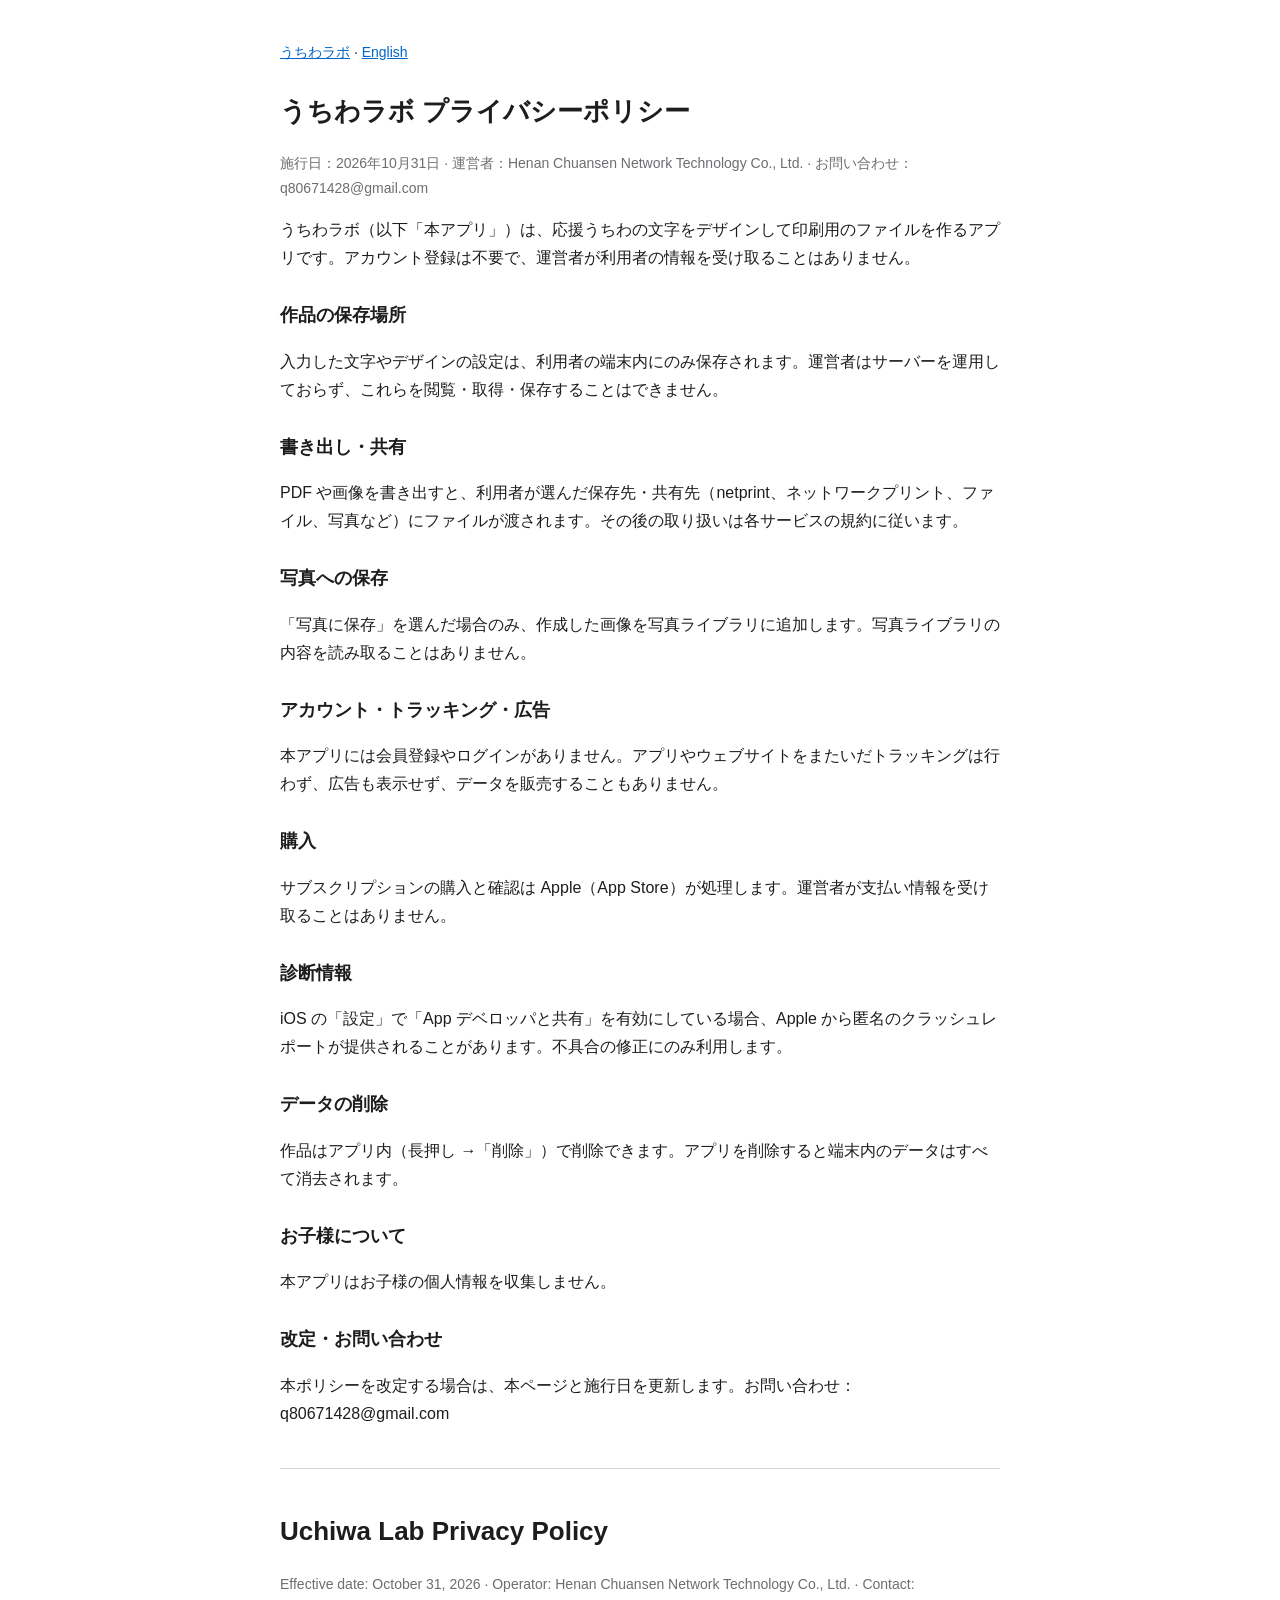
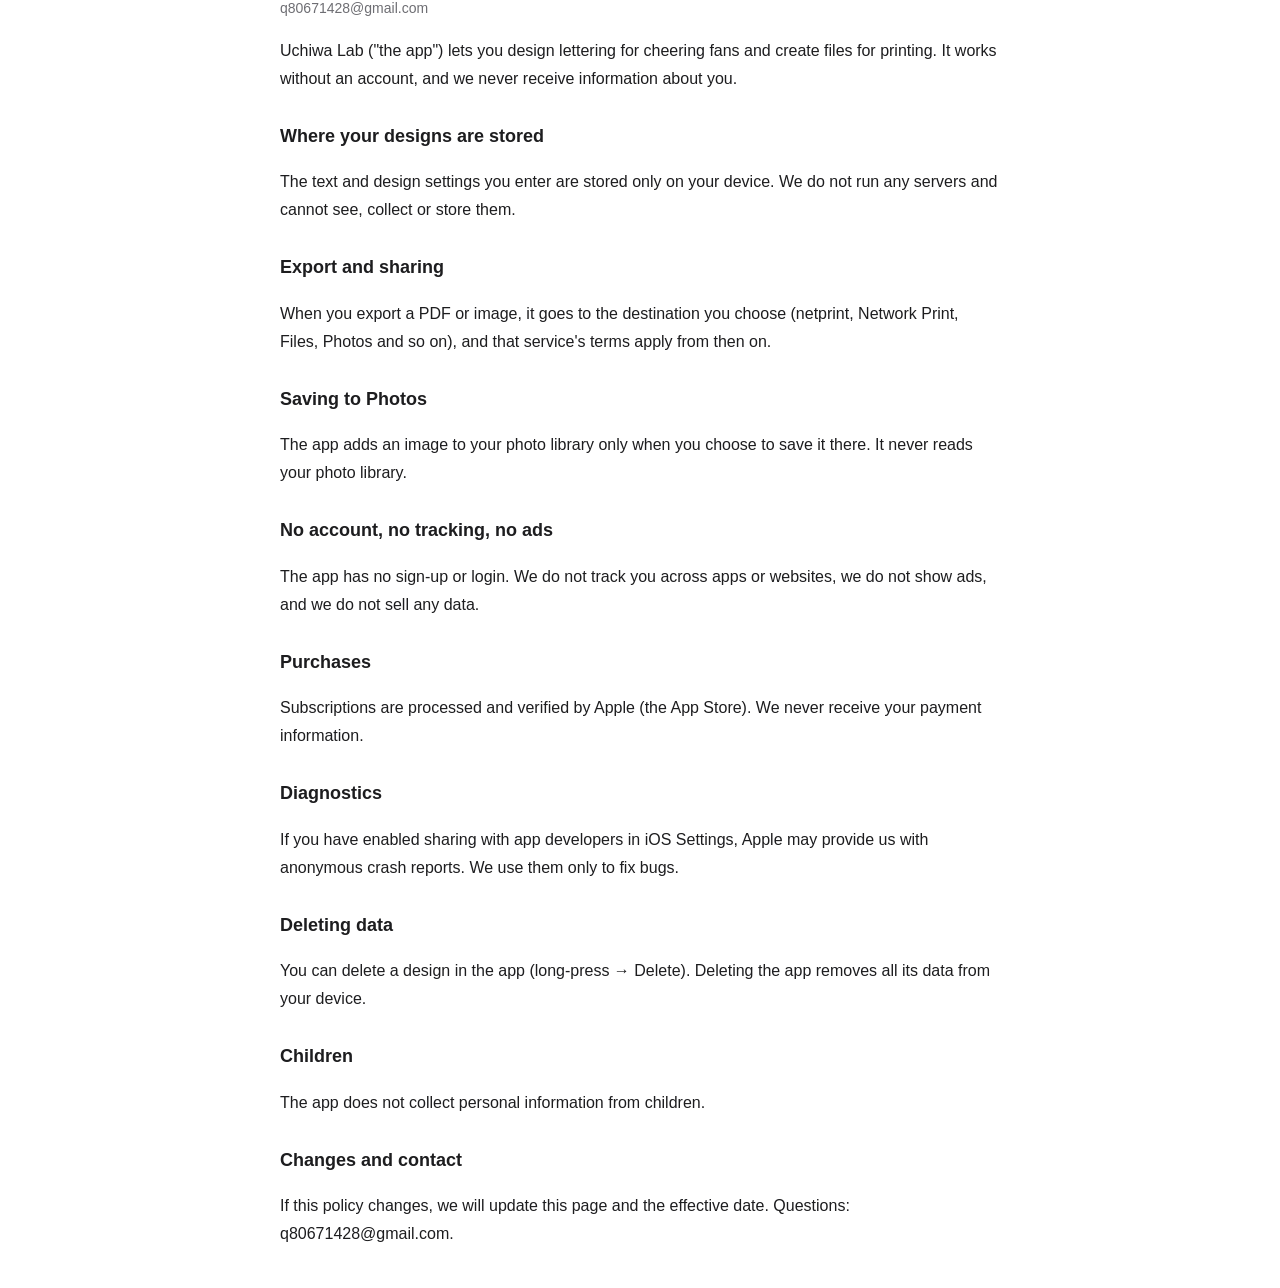
==== privacy.html @ 9ed20821 "Add うちわラボ privacy policy, terms of use and support page Co-Authored-By: Claude Opus 5.5 <noreply@ant" ====
<!doctype html>
<html lang="ja">
<head>
<meta charset="utf-8">
<meta name="viewport" content="width=device-width, initial-scale=1">
<title>うちわラボ プライバシーポリシー / Privacy Policy</title>
<link rel="stylesheet" href="style.css">
</head>
<body>
<nav><a href="index.html">うちわラボ</a> · <a href="#en">English</a></nav>

<h1>うちわラボ プライバシーポリシー</h1>
<p class="muted">施行日：2026年10月31日 · 運営者：Henan Chuansen Network Technology Co., Ltd. · お問い合わせ：q80671428@gmail.com</p>

<p>うちわラボ（以下「本アプリ」）は、応援うちわの文字をデザインして印刷用のファイルを作るアプリです。アカウント登録は不要で、運営者が利用者の情報を受け取ることはありません。</p>

<h2>作品の保存場所</h2>
<p>入力した文字やデザインの設定は、利用者の端末内にのみ保存されます。運営者はサーバーを運用しておらず、これらを閲覧・取得・保存することはできません。</p>

<h2>書き出し・共有</h2>
<p>PDF や画像を書き出すと、利用者が選んだ保存先・共有先（netprint、ネットワークプリント、ファイル、写真など）にファイルが渡されます。その後の取り扱いは各サービスの規約に従います。</p>

<h2>写真への保存</h2>
<p>「写真に保存」を選んだ場合のみ、作成した画像を写真ライブラリに追加します。写真ライブラリの内容を読み取ることはありません。</p>

<h2>アカウント・トラッキング・広告</h2>
<p>本アプリには会員登録やログインがありません。アプリやウェブサイトをまたいだトラッキングは行わず、広告も表示せず、データを販売することもありません。</p>

<h2>購入</h2>
<p>サブスクリプションの購入と確認は Apple（App Store）が処理します。運営者が支払い情報を受け取ることはありません。</p>

<h2>診断情報</h2>
<p>iOS の「設定」で「App デベロッパと共有」を有効にしている場合、Apple から匿名のクラッシュレポートが提供されることがあります。不具合の修正にのみ利用します。</p>

<h2>データの削除</h2>
<p>作品はアプリ内（長押し →「削除」）で削除できます。アプリを削除すると端末内のデータはすべて消去されます。</p>

<h2>お子様について</h2>
<p>本アプリはお子様の個人情報を収集しません。</p>

<h2>改定・お問い合わせ</h2>
<p>本ポリシーを改定する場合は、本ページと施行日を更新します。お問い合わせ：q80671428@gmail.com</p>

<hr id="en">

<h1>Uchiwa Lab Privacy Policy</h1>
<p class="muted">Effective date: October 31, 2026 · Operator: Henan Chuansen Network Technology Co., Ltd. · Contact: q80671428@gmail.com</p>

<p>Uchiwa Lab ("the app") lets you design lettering for cheering fans and create files for printing. It works without an account, and we never receive information about you.</p>

<h2>Where your designs are stored</h2>
<p>The text and design settings you enter are stored only on your device. We do not run any servers and cannot see, collect or store them.</p>

<h2>Export and sharing</h2>
<p>When you export a PDF or image, it goes to the destination you choose (netprint, Network Print, Files, Photos and so on), and that service's terms apply from then on.</p>

<h2>Saving to Photos</h2>
<p>The app adds an image to your photo library only when you choose to save it there. It never reads your photo library.</p>

<h2>No account, no tracking, no ads</h2>
<p>The app has no sign-up or login. We do not track you across apps or websites, we do not show ads, and we do not sell any data.</p>

<h2>Purchases</h2>
<p>Subscriptions are processed and verified by Apple (the App Store). We never receive your payment information.</p>

<h2>Diagnostics</h2>
<p>If you have enabled sharing with app developers in iOS Settings, Apple may provide us with anonymous crash reports. We use them only to fix bugs.</p>

<h2>Deleting data</h2>
<p>You can delete a design in the app (long-press → Delete). Deleting the app removes all its data from your device.</p>

<h2>Children</h2>
<p>The app does not collect personal information from children.</p>

<h2>Changes and contact</h2>
<p>If this policy changes, we will update this page and the effective date. Questions: q80671428@gmail.com.</p>
</body>
</html>
---- style.css ----
:root { --fg: #1d1d1f; --muted: #6e6e73; --line: #d2d2d7; --bg: #fff; --link: #0066cc; }
@media (prefers-color-scheme: dark) { :root { --fg: #f5f5f7; --muted: #a1a1a6; --line: #424245; --bg: #000; --link: #4da3ff; } }
body { font-family: -apple-system, BlinkMacSystemFont, "Hiragino Sans", "Helvetica Neue", sans-serif; max-width: 720px; margin: 40px auto; padding: 0 20px; line-height: 1.75; color: var(--fg); background: var(--bg); }
h1 { font-size: 26px; } h2 { font-size: 18px; margin-top: 28px; } .muted { color: var(--muted); font-size: 14px; }
a { color: var(--link); } hr { border: none; border-top: 1px solid var(--line); margin: 40px 0; }
nav { font-size: 14px; margin-bottom: 24px; }
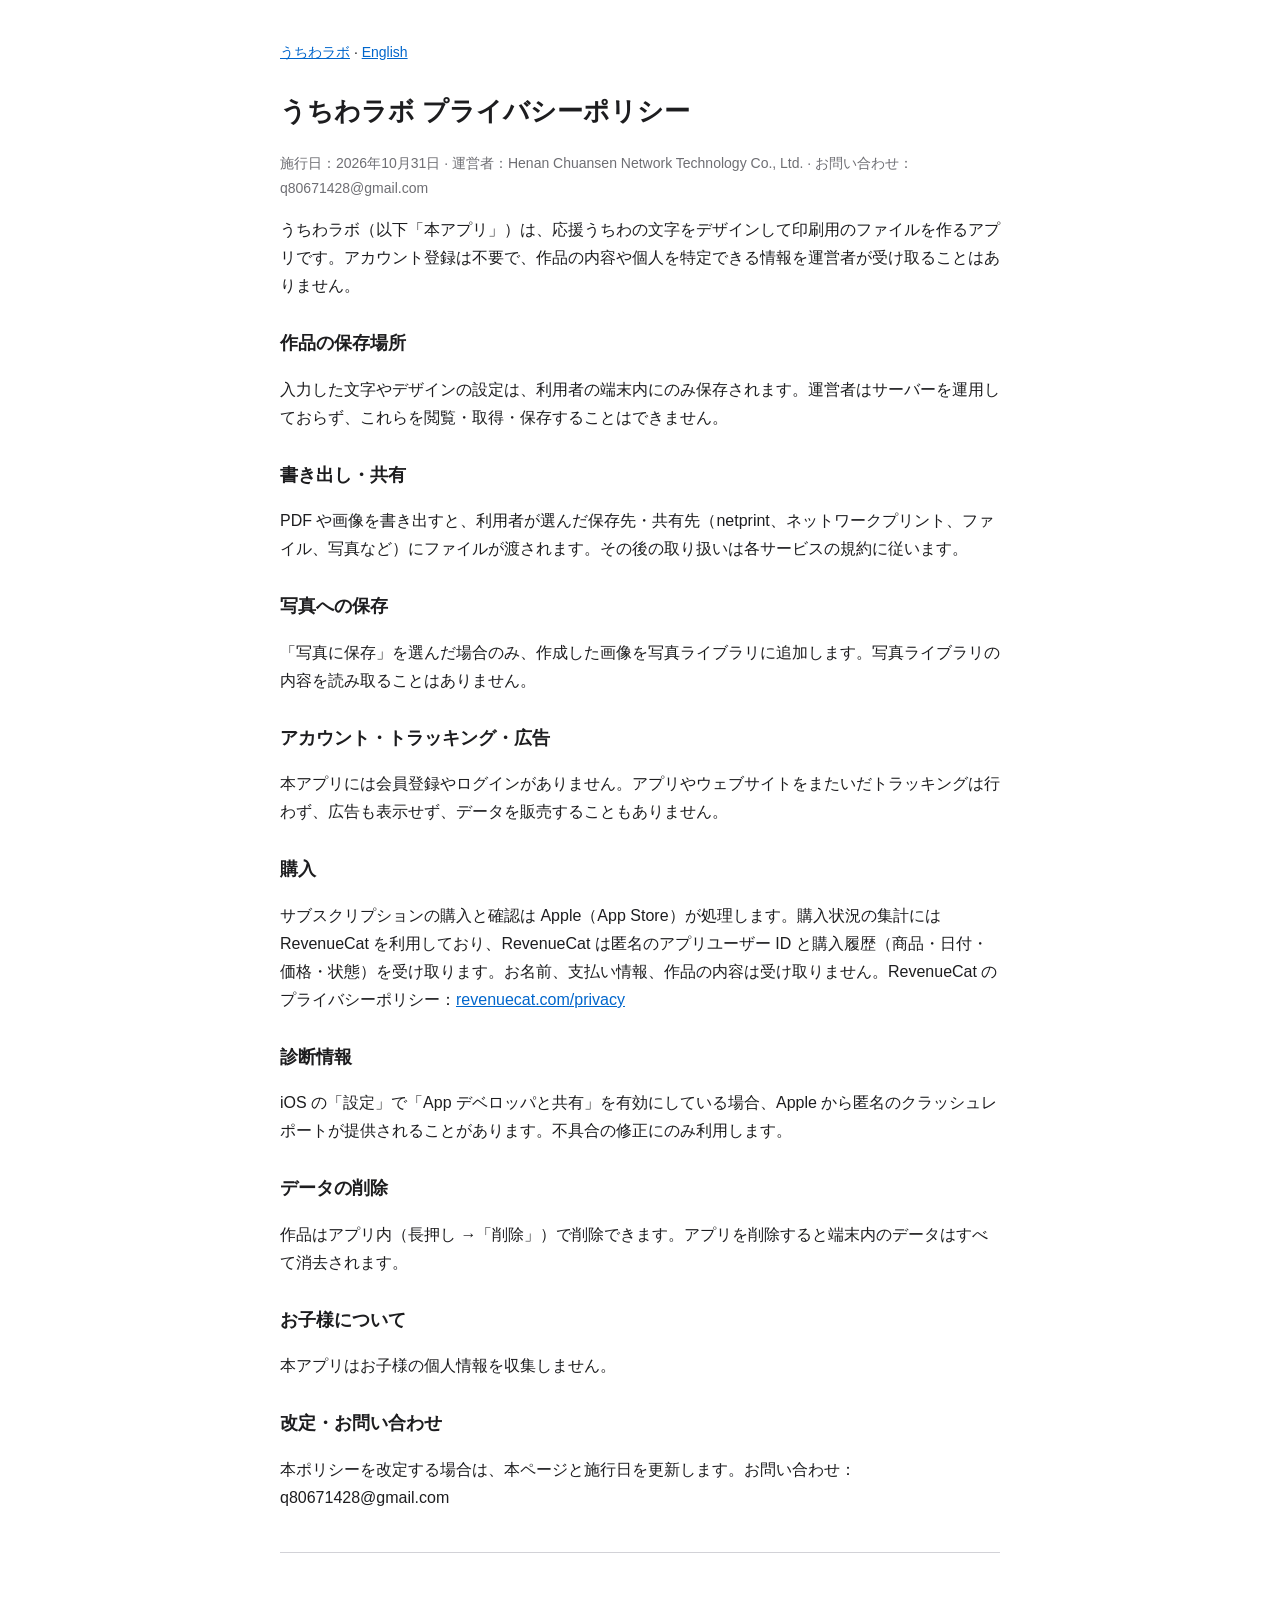
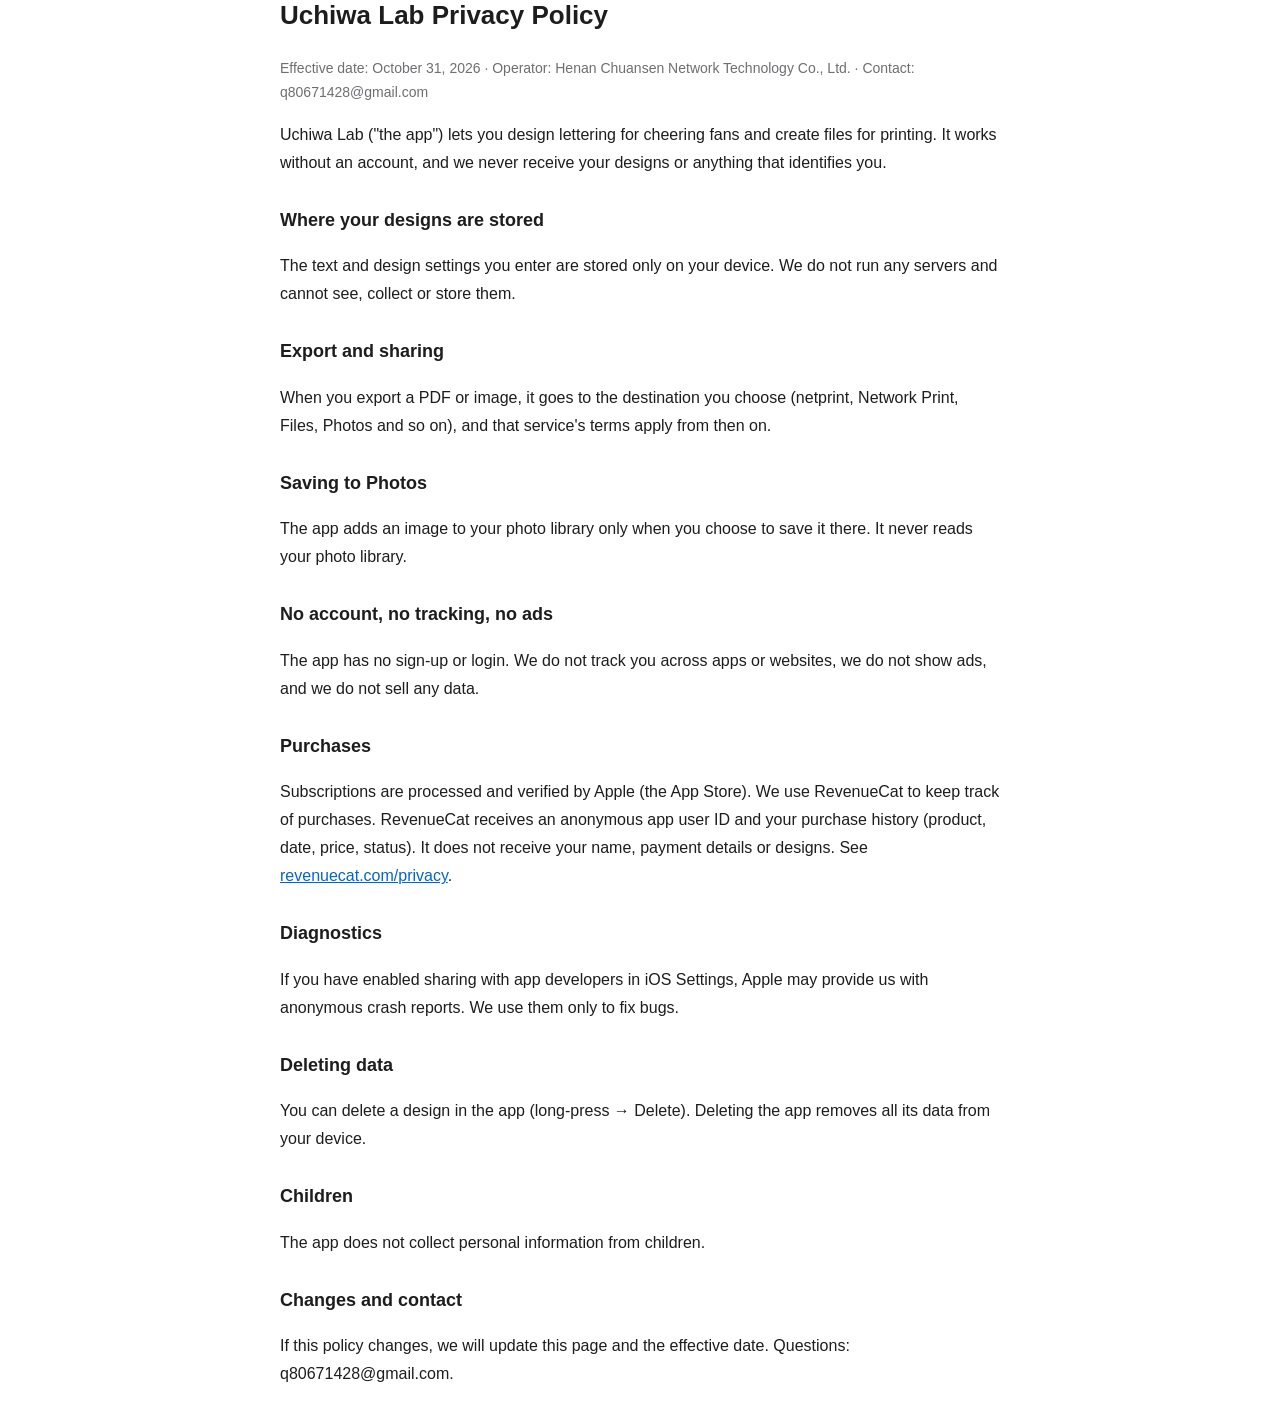
==== commit d4b86c9c: "Privacy: disclose RevenueCat purchase records Co-Authored-By: Claude Opus 5.5 <noreply@anthropic.com" ====
--- a/privacy.html
+++ b/privacy.html
@@ -12,7 +12,7 @@
 <h1>うちわラボ プライバシーポリシー</h1>
 <p class="muted">施行日：2026年10月31日 · 運営者：Henan Chuansen Network Technology Co., Ltd. · お問い合わせ：q80671428@gmail.com</p>
 
-<p>うちわラボ（以下「本アプリ」）は、応援うちわの文字をデザインして印刷用のファイルを作るアプリです。アカウント登録は不要で、運営者が利用者の情報を受け取ることはありません。</p>
+<p>うちわラボ（以下「本アプリ」）は、応援うちわの文字をデザインして印刷用のファイルを作るアプリです。アカウント登録は不要で、作品の内容や個人を特定できる情報を運営者が受け取ることはありません。</p>
 
 <h2>作品の保存場所</h2>
 <p>入力した文字やデザインの設定は、利用者の端末内にのみ保存されます。運営者はサーバーを運用しておらず、これらを閲覧・取得・保存することはできません。</p>
@@ -27,7 +27,7 @@
 <p>本アプリには会員登録やログインがありません。アプリやウェブサイトをまたいだトラッキングは行わず、広告も表示せず、データを販売することもありません。</p>
 
 <h2>購入</h2>
-<p>サブスクリプションの購入と確認は Apple（App Store）が処理します。運営者が支払い情報を受け取ることはありません。</p>
+<p>サブスクリプションの購入と確認は Apple（App Store）が処理します。購入状況の集計には RevenueCat を利用しており、RevenueCat は匿名のアプリユーザー ID と購入履歴（商品・日付・価格・状態）を受け取ります。お名前、支払い情報、作品の内容は受け取りません。RevenueCat のプライバシーポリシー：<a href="https://www.revenuecat.com/privacy">revenuecat.com/privacy</a></p>
 
 <h2>診断情報</h2>
 <p>iOS の「設定」で「App デベロッパと共有」を有効にしている場合、Apple から匿名のクラッシュレポートが提供されることがあります。不具合の修正にのみ利用します。</p>
@@ -46,7 +46,7 @@
 <h1>Uchiwa Lab Privacy Policy</h1>
 <p class="muted">Effective date: October 31, 2026 · Operator: Henan Chuansen Network Technology Co., Ltd. · Contact: q80671428@gmail.com</p>
 
-<p>Uchiwa Lab ("the app") lets you design lettering for cheering fans and create files for printing. It works without an account, and we never receive information about you.</p>
+<p>Uchiwa Lab ("the app") lets you design lettering for cheering fans and create files for printing. It works without an account, and we never receive your designs or anything that identifies you.</p>
 
 <h2>Where your designs are stored</h2>
 <p>The text and design settings you enter are stored only on your device. We do not run any servers and cannot see, collect or store them.</p>
@@ -61,7 +61,7 @@
 <p>The app has no sign-up or login. We do not track you across apps or websites, we do not show ads, and we do not sell any data.</p>
 
 <h2>Purchases</h2>
-<p>Subscriptions are processed and verified by Apple (the App Store). We never receive your payment information.</p>
+<p>Subscriptions are processed and verified by Apple (the App Store). We use RevenueCat to keep track of purchases. RevenueCat receives an anonymous app user ID and your purchase history (product, date, price, status). It does not receive your name, payment details or designs. See <a href="https://www.revenuecat.com/privacy">revenuecat.com/privacy</a>.</p>
 
 <h2>Diagnostics</h2>
 <p>If you have enabled sharing with app developers in iOS Settings, Apple may provide us with anonymous crash reports. We use them only to fix bugs.</p>
